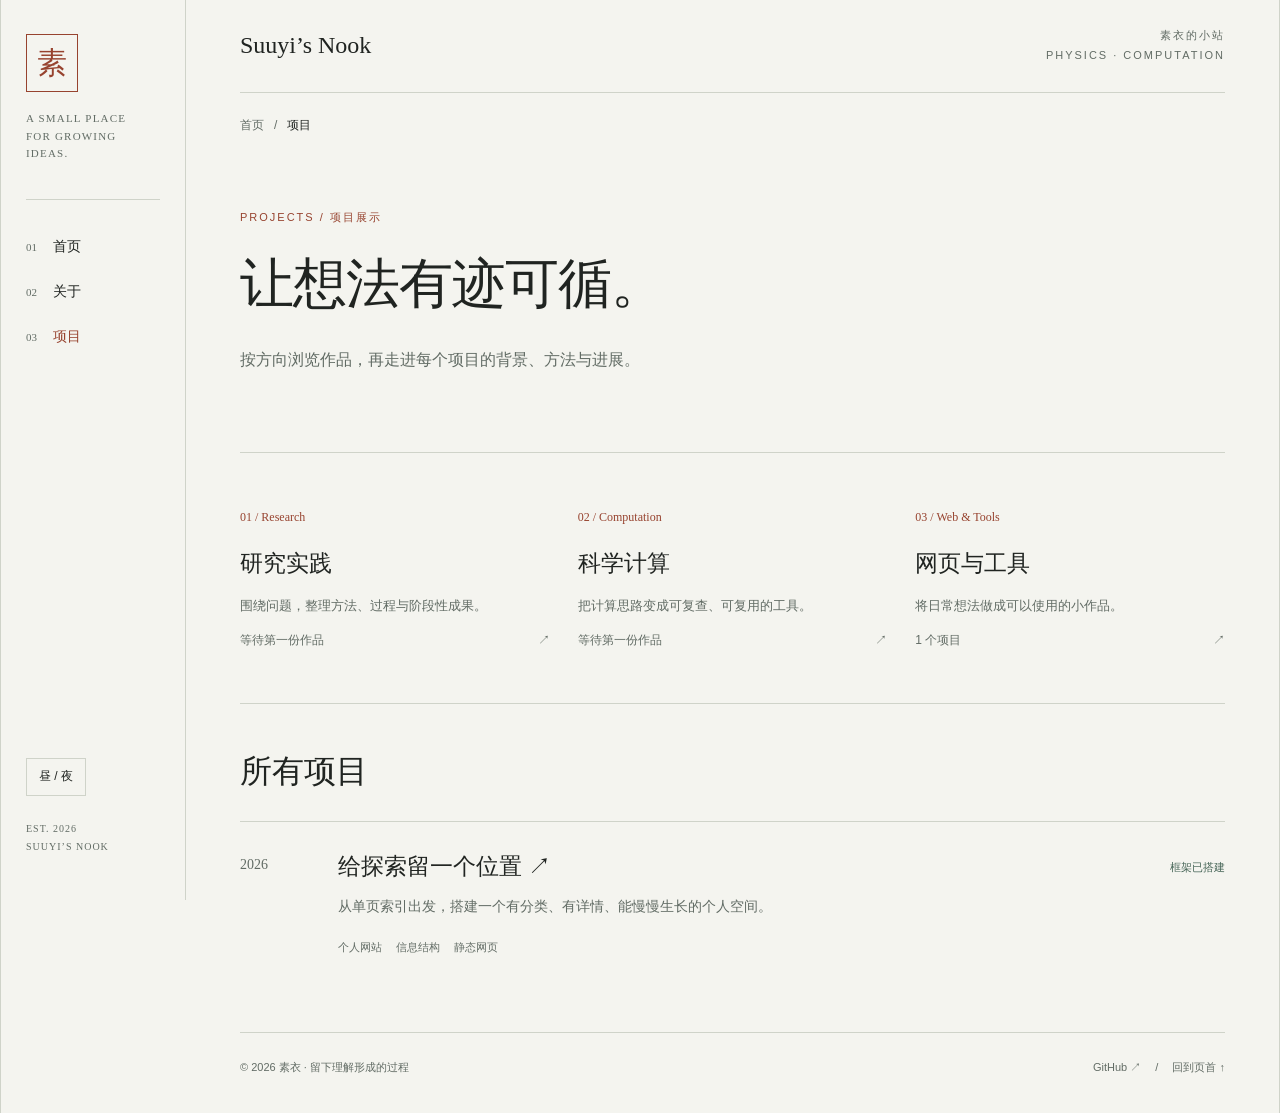
==== projects/index.html @ 8132d150 "Build Suuyi’s Nook portfolio with project categories and detail pages" ====
<!doctype html>
<html lang="zh-CN"><head><meta charset="utf-8"><meta name="viewport" content="width=device-width,initial-scale=1">
<title>项目展示 · Suuyi’s Nook</title><meta name="description" content="在物理与计算之间，持续建立自己的理解。">

<link rel="icon" type="image/svg+xml" href="../assets/favicon.svg"><link rel="stylesheet" href="../assets/site.css">
<script src="../assets/site.js" defer></script></head><body id="top"><a class="skip" href="#main">跳到主要内容</a>
<div class="shell"><aside class="rail"><a class="seal" href="../index.html" aria-label="素衣，返回首页">素</a><p class="rail-label">A SMALL PLACE<br>FOR GROWING IDEAS.</p><nav class="nav" aria-label="主要导航"><a href="../index.html"><span>01</span>首页</a><a href="../about/index.html"><span>02</span>关于</a><a href="index.html" aria-current="page"><span>03</span>项目</a></nav><div class="rail-end"><button class="theme" data-theme-toggle type="button">昼 / 夜</button><p>EST. 2026<br>SUUYI’S NOOK</p></div></aside>
<div class="page"><header class="masthead"><a class="wordmark" href="../index.html">Suuyi’s Nook</a><div class="micro">素衣的小站<br>PHYSICS · COMPUTATION</div></header>
<main id="main"><nav class="crumbs" aria-label="面包屑"><a class="" href="../index.html">首页</a><span aria-hidden="true">/</span><b aria-current="page">项目</b></nav><section class="hero"><p class="kicker">PROJECTS / 项目展示</p><h1>让想法有迹可循。</h1><p class="lead">按方向浏览作品，再走进每个项目的背景、方法与进展。</p></section><section class="section"><div class="category-grid"><a class="category" href="research/index.html"><span class="num">01 / Research</span><h3>研究实践</h3><p>围绕问题，整理方法、过程与阶段性成果。</p><div class="tail"><span>等待第一份作品</span><span aria-hidden="true">↗</span></div></a><a class="category" href="computation/index.html"><span class="num">02 / Computation</span><h3>科学计算</h3><p>把计算思路变成可复查、可复用的工具。</p><div class="tail"><span>等待第一份作品</span><span aria-hidden="true">↗</span></div></a><a class="category" href="web/index.html"><span class="num">03 / Web &amp; Tools</span><h3>网页与工具</h3><p>将日常想法做成可以使用的小作品。</p><div class="tail"><span>1 个项目</span><span aria-hidden="true">↗</span></div></a></div></section><section class="section"><h2>所有项目</h2><article class="project-row"><div class="year">2026</div><div><h3><a class="" href="web/personal-site/index.html">给探索留一个位置 ↗</a></h3><p>从单页索引出发，搭建一个有分类、有详情、能慢慢生长的个人空间。</p><div><span class="tag">个人网站</span><span class="tag">信息结构</span><span class="tag">静态网页</span></div></div><div class="status">框架已搭建</div></article></section></main><footer class="footer"><span>© 2026 素衣 · 留下理解形成的过程</span><span><a href="https://github.com/Suuyi-Nook">GitHub ↗</a>　 /　 <a href="#top">回到页首 ↑</a></span></footer></div></div></body></html>
---- assets/site.css ----
:root{--paper:#f4f4ef;--surface:#ebece4;--ink:#202421;--muted:#626c65;--line:#cfd3c9;--accent:#97432f;--green:#456456;color-scheme:light}html[data-theme=dark]{--paper:#171c19;--surface:#232b25;--ink:#edf0e7;--muted:#afb9ae;--line:#3d493e;--accent:#e59a7d;--green:#a3c5ac;color-scheme:dark}*{box-sizing:border-box}html{scroll-behavior:smooth}body{margin:0;background:var(--paper);color:var(--ink);font-family:'Microsoft YaHei',Arial,sans-serif;line-height:1.8}a{color:inherit;text-decoration:none}a:hover{color:var(--accent)}a:focus-visible,button:focus-visible{outline:2px solid var(--accent);outline-offset:6px}button{font:inherit;color:inherit}.skip{position:fixed;left:16px;top:-80px;background:var(--ink);color:var(--paper);padding:10px;z-index:10}.skip:focus{top:10px}.shell{max-width:1500px;margin:auto;display:grid;grid-template-columns:185px minmax(0,1fr);min-height:100vh;border-inline:1px solid var(--line)}.rail{position:sticky;top:0;height:100vh;padding:34px 25px;border-right:1px solid var(--line);display:flex;flex-direction:column}.seal{font:30px SimSun,serif;border:1px solid var(--accent);color:var(--accent);display:grid;place-items:center;width:52px;height:58px}.rail-label{font:11px/1.6 Georgia,serif;letter-spacing:1.2px;margin:18px 0 36px;color:var(--muted)}.nav{border-top:1px solid var(--line);padding-top:24px}.nav a{display:block;padding:10px 0;font-size:14px}.nav a[aria-current=page]{color:var(--accent)}.nav span{font:11px Georgia,serif;margin-right:16px;color:var(--muted)}.rail-end{margin-top:auto}.theme{cursor:pointer;background:none;border:1px solid var(--line);padding:7px 12px;font-size:12px}.rail-end p{font:10px/1.8 Georgia,serif;color:var(--muted);letter-spacing:1px;margin-top:24px}.page{min-width:0;padding:0 54px}.masthead{padding:26px 0;display:flex;align-items:center;justify-content:space-between;gap:20px;border-bottom:1px solid var(--line)}.wordmark{font:24px Georgia,SimSun,serif}.micro,.kicker{font:11px/1.8 Arial,sans-serif;letter-spacing:2px;text-transform:uppercase;color:var(--muted)}.masthead .micro{text-align:right}.crumbs{display:flex;flex-wrap:wrap;gap:10px;font-size:12px;color:var(--muted);padding:22px 0}.crumbs b{font-weight:400;color:var(--ink)}.hero{padding:50px 0 62px;border-bottom:1px solid var(--line)}.hero-grid{display:grid;grid-template-columns:1.5fr 1fr;gap:44px;align-items:center}.kicker{color:var(--accent);margin:0 0 20px}h1,h2,h3,p{margin-top:0}h1,h2,h3{font-family:Georgia,'Songti SC',SimSun,serif;font-weight:400}h1{font-size:clamp(34px,4.2vw,64px);line-height:1.35;letter-spacing:-1px;margin-bottom:25px}h2{font-size:32px;line-height:1.5}h3{font-size:23px;line-height:1.5;margin-bottom:12px}.lead{font-size:16px;max-width:650px;color:var(--muted)}.actions{display:flex;flex-wrap:wrap;gap:16px;margin-top:30px}.button{display:inline-block;padding:11px 20px;border:1px solid var(--ink);font-size:13px}.button.primary{background:var(--ink);color:var(--paper)}.button:hover{border-color:var(--accent);color:var(--accent)}.button.primary:hover{background:var(--accent);color:var(--paper)}.map{position:relative;background:var(--surface);border:1px solid var(--line);padding:27px 25px}.map-title{font:11px Georgia,serif;letter-spacing:2px;color:var(--muted);margin-bottom:35px}.map-root{font:28px Georgia,serif;margin-bottom:24px}.map-branch{border-left:1px solid var(--line);padding:0 0 0 22px;margin-left:6px}.map-row{display:flex;justify-content:space-between;gap:16px;border-bottom:1px solid var(--line);padding:14px 0;font-size:13px}.map-row:last-child{border:0}.map-row small{color:var(--muted)}.map-footer{margin-top:24px;font:10px Arial,sans-serif;letter-spacing:2px;color:var(--muted)}.section{padding:43px 0;border-bottom:1px solid var(--line)}.section-top{display:flex;justify-content:space-between;gap:24px;align-items:baseline;margin-bottom:24px}.section-top h2{margin:0}.text-link{font-size:13px;border-bottom:1px solid var(--line)}.category-grid{display:grid;grid-template-columns:repeat(3,1fr);gap:28px}.category{padding:14px 0 8px}.category .num{display:block;font:12px Georgia,serif;color:var(--accent);margin-bottom:22px}.category p{font-size:13px;color:var(--muted)}.category .tail{font-size:12px;color:var(--muted);display:flex;justify-content:space-between}.project-row{display:grid;grid-template-columns:72px 1fr 100px;gap:26px;padding:28px 0;border-top:1px solid var(--line)}.project-row:first-child{border-top:0}.year{font:14px Georgia,serif;color:var(--muted);padding-top:7px}.project-row h3{margin-bottom:9px}.project-row p{color:var(--muted);font-size:14px;max-width:650px;margin-bottom:13px}.tag{display:inline-block;color:var(--muted);font-size:11px;margin-right:14px}.status{font-size:11px;color:var(--green);text-align:right;white-space:nowrap;padding-top:8px}.empty{border:1px dashed var(--line);padding:36px;max-width:750px}.empty p{color:var(--muted);font-size:14px}.split{display:grid;grid-template-columns:190px minmax(0,1fr);gap:35px}.split p{max-width:650px;color:var(--muted)}.footer{display:flex;flex-wrap:wrap;justify-content:space-between;gap:15px;padding:25px 0 35px;color:var(--muted);font-size:11px}.article{display:grid;grid-template-columns:minmax(0,1fr) 210px;gap:60px;padding:40px 0}.article section{margin-bottom:38px;scroll-margin-top:25px}.article h2{font-size:25px}.article p{color:var(--muted)}.toc{font-size:12px;border-left:1px solid var(--line);padding-left:24px;align-self:start;position:sticky;top:30px}.toc a{display:block;padding:6px 0}.detail-meta{display:flex;gap:22px;flex-wrap:wrap;font-size:12px;color:var(--muted)}.sr-only{position:absolute;width:1px;height:1px;overflow:hidden;clip:rect(0,0,0,0)}@media(min-width:1400px){.page{padding-inline:70px}.hero{padding-top:65px;padding-bottom:76px}}@media(max-width:1000px){.shell{grid-template-columns:145px 1fr}.rail{padding-inline:18px}.page{padding-inline:30px}.hero-grid{grid-template-columns:1fr}.map{max-width:520px}.category-grid{gap:18px}.article{grid-template-columns:1fr}.toc{grid-row:1;position:static}.split{grid-template-columns:1fr;gap:5px}}@media(max-width:640px){.shell{display:block;border:0}.rail{position:static;height:auto;border-right:0;border-bottom:1px solid var(--line);padding:16px 20px;display:grid;grid-template-columns:auto 1fr auto;gap:20px;align-items:center}.seal{width:32px;height:38px;font-size:21px}.rail-label,.rail-end p{display:none}.nav{display:flex;gap:18px;border:0;padding:0;justify-content:center}.nav a{padding:0;font-size:12px}.nav span{display:none}.rail-end{margin:0}.theme{font-size:11px;padding:5px 8px}.page{padding-inline:22px}.masthead{padding-block:22px}.wordmark{font-size:21px}.masthead .micro{font-size:9px;letter-spacing:1px}.hero{padding:32px 0 38px}.hero-grid{gap:28px}h1{font-size:36px;letter-spacing:0}h2{font-size:26px}.section{padding:32px 0}.section-top{gap:15px}.category-grid{grid-template-columns:1fr;gap:0}.category{border-bottom:1px solid var(--line);padding:22px 0}.category:last-child{border:0}.category .num{margin-bottom:12px}.project-row{grid-template-columns:1fr;gap:5px}.year{padding:0}.status{text-align:left}.empty{padding:24px}.article{gap:28px}.map-title{margin-bottom:22px}.footer{font-size:10px}.crumbs{font-size:11px}}@media(prefers-reduced-motion:reduce){html{scroll-behavior:auto}}
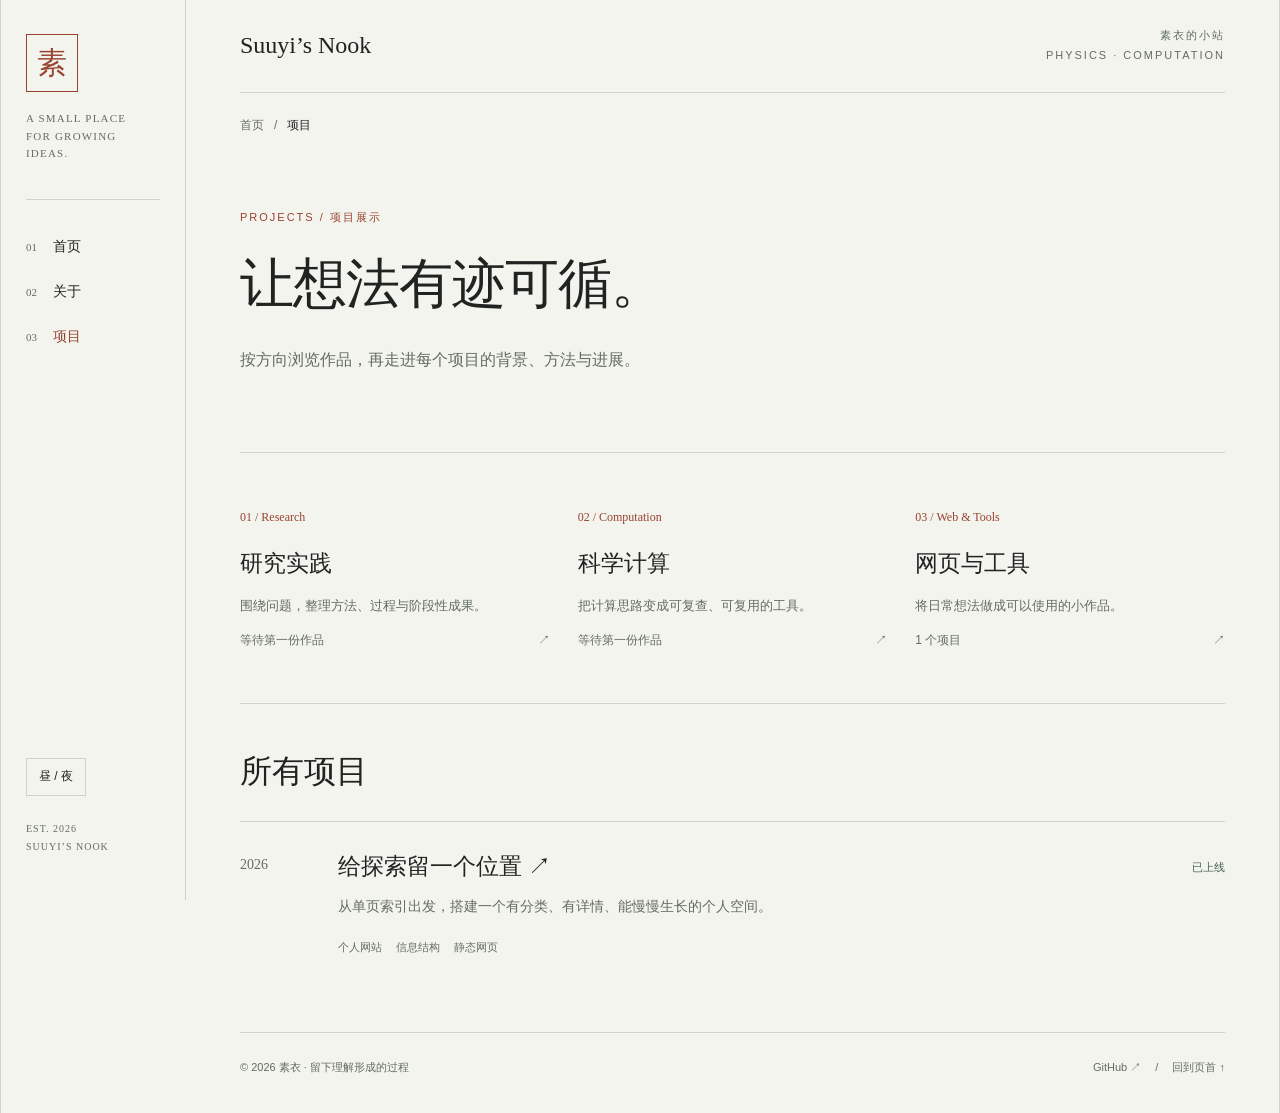
==== commit 9af0ec08: "Mark the personal site as live on GitHub Pages" ====
--- a/projects/index.html
+++ b/projects/index.html
@@ -6,4 +6,4 @@
 <script src="../assets/site.js" defer></script></head><body id="top"><a class="skip" href="#main">跳到主要内容</a>
 <div class="shell"><aside class="rail"><a class="seal" href="../index.html" aria-label="素衣，返回首页">素</a><p class="rail-label">A SMALL PLACE<br>FOR GROWING IDEAS.</p><nav class="nav" aria-label="主要导航"><a href="../index.html"><span>01</span>首页</a><a href="../about/index.html"><span>02</span>关于</a><a href="index.html" aria-current="page"><span>03</span>项目</a></nav><div class="rail-end"><button class="theme" data-theme-toggle type="button">昼 / 夜</button><p>EST. 2026<br>SUUYI’S NOOK</p></div></aside>
 <div class="page"><header class="masthead"><a class="wordmark" href="../index.html">Suuyi’s Nook</a><div class="micro">素衣的小站<br>PHYSICS · COMPUTATION</div></header>
-<main id="main"><nav class="crumbs" aria-label="面包屑"><a class="" href="../index.html">首页</a><span aria-hidden="true">/</span><b aria-current="page">项目</b></nav><section class="hero"><p class="kicker">PROJECTS / 项目展示</p><h1>让想法有迹可循。</h1><p class="lead">按方向浏览作品，再走进每个项目的背景、方法与进展。</p></section><section class="section"><div class="category-grid"><a class="category" href="research/index.html"><span class="num">01 / Research</span><h3>研究实践</h3><p>围绕问题，整理方法、过程与阶段性成果。</p><div class="tail"><span>等待第一份作品</span><span aria-hidden="true">↗</span></div></a><a class="category" href="computation/index.html"><span class="num">02 / Computation</span><h3>科学计算</h3><p>把计算思路变成可复查、可复用的工具。</p><div class="tail"><span>等待第一份作品</span><span aria-hidden="true">↗</span></div></a><a class="category" href="web/index.html"><span class="num">03 / Web &amp; Tools</span><h3>网页与工具</h3><p>将日常想法做成可以使用的小作品。</p><div class="tail"><span>1 个项目</span><span aria-hidden="true">↗</span></div></a></div></section><section class="section"><h2>所有项目</h2><article class="project-row"><div class="year">2026</div><div><h3><a class="" href="web/personal-site/index.html">给探索留一个位置 ↗</a></h3><p>从单页索引出发，搭建一个有分类、有详情、能慢慢生长的个人空间。</p><div><span class="tag">个人网站</span><span class="tag">信息结构</span><span class="tag">静态网页</span></div></div><div class="status">框架已搭建</div></article></section></main><footer class="footer"><span>© 2026 素衣 · 留下理解形成的过程</span><span><a href="https://github.com/Suuyi-Nook">GitHub ↗</a>　 /　 <a href="#top">回到页首 ↑</a></span></footer></div></div></body></html>+<main id="main"><nav class="crumbs" aria-label="面包屑"><a class="" href="../index.html">首页</a><span aria-hidden="true">/</span><b aria-current="page">项目</b></nav><section class="hero"><p class="kicker">PROJECTS / 项目展示</p><h1>让想法有迹可循。</h1><p class="lead">按方向浏览作品，再走进每个项目的背景、方法与进展。</p></section><section class="section"><div class="category-grid"><a class="category" href="research/index.html"><span class="num">01 / Research</span><h3>研究实践</h3><p>围绕问题，整理方法、过程与阶段性成果。</p><div class="tail"><span>等待第一份作品</span><span aria-hidden="true">↗</span></div></a><a class="category" href="computation/index.html"><span class="num">02 / Computation</span><h3>科学计算</h3><p>把计算思路变成可复查、可复用的工具。</p><div class="tail"><span>等待第一份作品</span><span aria-hidden="true">↗</span></div></a><a class="category" href="web/index.html"><span class="num">03 / Web &amp; Tools</span><h3>网页与工具</h3><p>将日常想法做成可以使用的小作品。</p><div class="tail"><span>1 个项目</span><span aria-hidden="true">↗</span></div></a></div></section><section class="section"><h2>所有项目</h2><article class="project-row"><div class="year">2026</div><div><h3><a class="" href="web/personal-site/index.html">给探索留一个位置 ↗</a></h3><p>从单页索引出发，搭建一个有分类、有详情、能慢慢生长的个人空间。</p><div><span class="tag">个人网站</span><span class="tag">信息结构</span><span class="tag">静态网页</span></div></div><div class="status">已上线</div></article></section></main><footer class="footer"><span>© 2026 素衣 · 留下理解形成的过程</span><span><a href="https://github.com/Suuyi-Nook">GitHub ↗</a>　 /　 <a href="#top">回到页首 ↑</a></span></footer></div></div></body></html>
